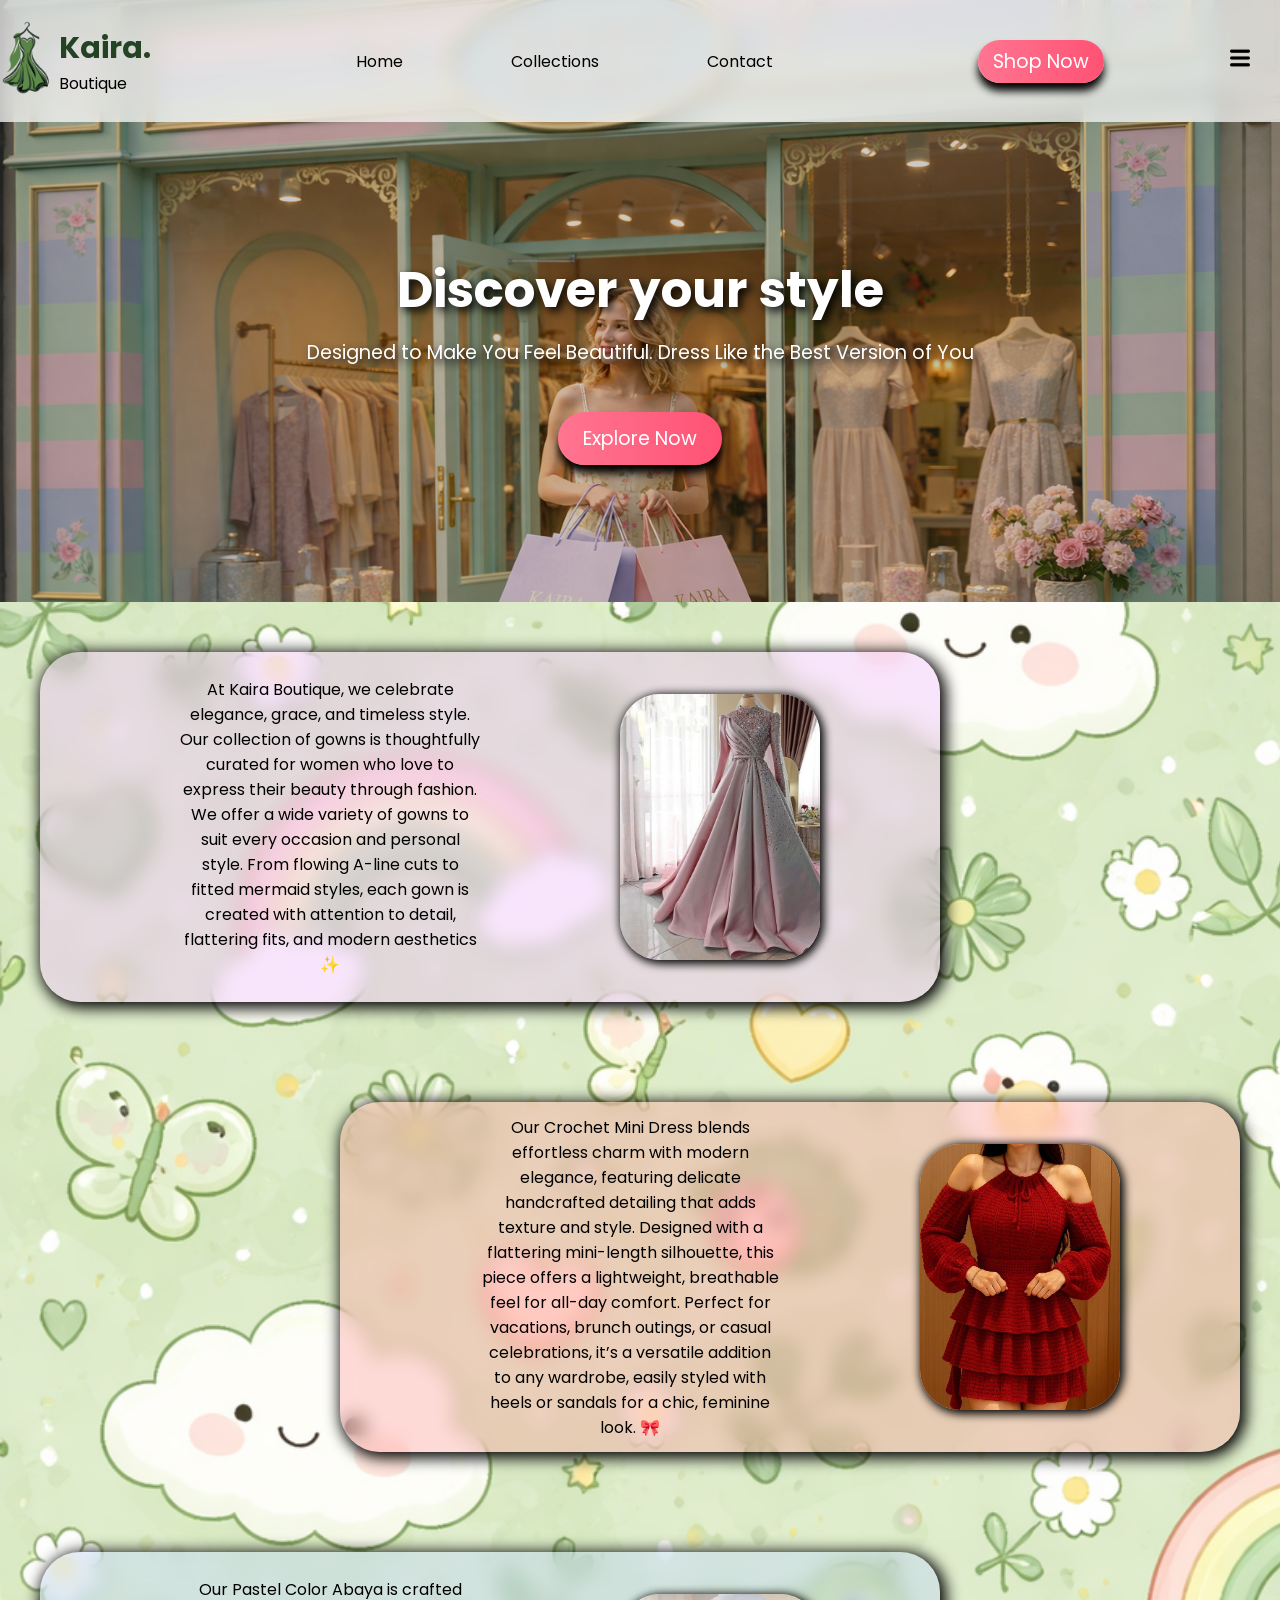
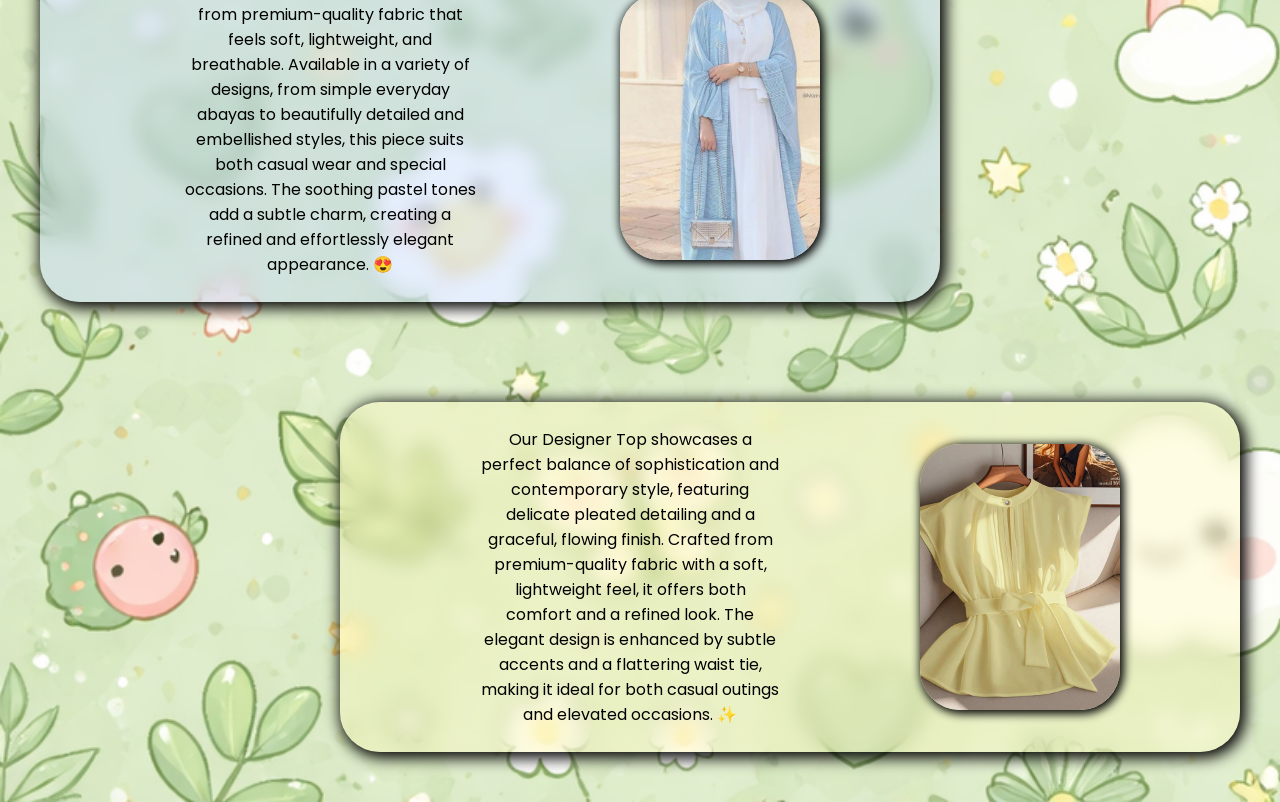
==== index.html @ 8dd1b2dc "First Commit" ====
<!DOCTYPE html>
<html lang="en">
<head>
    <meta charset="UTF-8">
    <meta name="viewport" content="width=device-width, initial-scale=1.0">
    <title>Boutique</title>
    <link rel="stylesheet" href="bouti.css">
    <link href="https://fonts.googleapis.com/css2?family=Poppins:wght@300;400;600;700&display=swap" rel="stylesheet">
</head>
<body>

    <!--Header-->
    <header>

        <div class="navbar">

            <!--Logo-->
            <div id="logoname">
               <div id="sym"><img src="symbol.png" width="50px"></div>
               <div id="log"><h1>Kaira.</h1>
               <p>Boutique</p></div>
            </div>

            <!--NavBar-->
            <nav id="nav">
                <a href="#Home">Home</a>
                <a href="shop.html" target="_main">Collections</a>
                <a href="contact.html" target="_main">Contact</a>
            </nav>

            <!--Button-->
            <div id="button">

                <button>Shop Now</button>

            </div>

            <input type="checkbox" id="menu_">

            <nav class="menu">
                <label for="menu_" class="hehe"><img src="3lines.png" width="20px">
                </label>
            </nav>

            <div id="sidebar">
                <a href="#Home">Home</a>
                <a href="shop.html" target="_main">Collections</a>
                <a href="contact.html" target="_main">Contact</a>
                <a href="#donate">Donate</a>
                <label for="menu_" class="close">Close</label>
            </div>

        </div>

    </header>

    <!--first page-->
    <section id="first">

        <div id="fpage">

            <div id="ham">

                <h1>Discover your style</h1>
                <p>Designed to Make You Feel Beautiful. Dress Like the Best Version of You</p>

            </div>

            <button id="Home" href="#Collections">Explore Now</button>

        </div>

    </section>

    <!--Home-->
    <section id="main">

        <!--Gowns-->
        <div class="hi">
            <!--box 1-->
            <div id="box1">
                <div class="descrip">
                    At Kaira Boutique, we celebrate elegance, grace, and timeless style. Our collection of gowns is thoughtfully curated for women who love to express their beauty through fashion. We offer a wide variety of gowns to suit every occasion and personal style. From flowing A-line cuts to fitted mermaid styles, each gown is created with attention to detail, flattering fits, and modern aesthetics ✨
                </div>
                <div id="gown"></div>
            </div>
        </div>

        <!--Crochet-->
        <div class="hello">
            <!--box 2-->
            <div id="box2">
                <div class="des">
                    Our Crochet Mini Dress blends effortless charm with modern elegance, featuring delicate handcrafted detailing that adds texture and style. Designed with a flattering mini-length silhouette, this piece offers a lightweight, breathable feel for all-day comfort. Perfect for vacations, brunch outings, or casual celebrations, it’s a versatile addition to any wardrobe, easily styled with heels or sandals for a chic, feminine look. 🎀
                </div>
                <div id="crochet"></div>
            </div>
        </div>

        <!--Abaya-->
        <div class="hi">
            <!--box 3-->
            <div id="box3">
                <div class="descrip">
                    Our Pastel Color Abaya is crafted from premium-quality fabric that feels soft, lightweight, and breathable. Available in a variety of designs, from simple everyday abayas to beautifully detailed and embellished styles, this piece suits both casual wear and special occasions. The soothing pastel tones add a subtle charm, creating a refined and effortlessly elegant appearance. 😍
                </div>
                <div id="abaya"></div>
            </div>
        </div>

        <!--top-->
        <div class="hello">
            <!--box 4-->
            <div id="box4">
                <div class="des">
                    Our Designer Top showcases a perfect balance of sophistication and contemporary style, featuring delicate pleated detailing and a graceful, flowing finish. Crafted from premium-quality fabric with a soft, lightweight feel, it offers both comfort and a refined look. The elegant design is enhanced by subtle accents and a flattering waist tie, making it ideal for both casual outings and elevated occasions. ✨
                </div>
                <div id="top"></div>
            </div>
        </div>

    </section>

</body>
</html>
---- bouti.css ----
/* Body */
*{
    margin: 0;
    padding: 0;
    font-family: 'Poppins', sans-serif;
    scroll-behavior: smooth;
}

body {
    background-image: url(back.png);
    background-size: cover;
}

/* Header */
header {
    background-color: rgba(255, 255, 255, 0.724);
    padding-top: 20px;
    padding-bottom: 20px;
    margin: 0px;
    position: fixed;
    width: 100%;
    backdrop-filter: blur(10px);
    z-index: 1000;
}

.navbar {
    display: flex;
    justify-content: space-between;
    align-items: center;
}

/* Logo */
#logoname {
    display: flex;
    width: 151px;
    flex-wrap: wrap;
    gap: 8px;
    justify-content: center;
    align-items: center;
}

#logoname h1 {
    font-size: 30px;
    font-weight: 700;
    color: #244224;
}

/* NavBar */
#nav {
    display: flex;
    justify-content: space-evenly;
    align-items: center;
    margin-left: 0px 80px;
    flex-grow: 0.6;
}

#nav a {
    text-decoration: none;
    color: black;
    font-size: 16px;
    transition: all 0.4s ease;
}

#nav a:hover {
    color: #577d58;
    font-weight: 400;
    transform: scale(1.2);
}

/* Button */
#button {
    display: flex;
    align-items: center;
    margin-right: 30px;
}

#button button {
    color: white;
    background: linear-gradient(to right, #ff7591, #ff5274);
    padding: 7px 15px;
    border-radius: 35px;
    font-size: larger;
    transition: all 0.3s ease;
    border: none;
    box-shadow: 0 8px 8px 0 black;
}

button:hover {
    background: linear-gradient(to right, #ffb8c6, #ff7591);
    transform: scale(1.1);
    color: black;
    border: 1.5px solid black;
}

#menu_ {
    display: none;
}

.hehe img{
    margin-right: 30px;
    transition: all 0.3s ease;
}

.hehe img:hover {
    transform: scale(1.4);
}

.hehe img:active {
    transform: scale(1.1);
}

#sidebar {
    background-color: #D0D0C9;
    height: 602px;
    width: 300px;
    display: flex;
    justify-content: center;
    align-items: center;
    flex-direction: column;
    position: fixed;
    top: 0;
    z-index: 9999;
    transition: all 0.4s;
    right: -400px;
    overflow: hidden;
}

#sidebar a {
    text-decoration: none;
    font-size: large;
    color: black;
    transition: all 0.3s ease-in;
    background-color: white;
    overflow: hidden;
    width: 270px;
    padding: 20px;
    margin-bottom: 20px;
    text-align: center;
}

#sidebar a:hover {
    transform: scale(1.2);
    color: #ff3295;
    box-shadow: 2px 2px 4px 2px #000000;
}

#sidebar a:active {
    transform: scale(1);
    color: #ff3295;
    box-shadow: 2px 2px 4px 2px #000000;
}

#sidebar p:hover {
    transform: scale(1.2);
    color: #ff3295;
}

#menu_:checked ~ #sidebar {
    right: 0;
}

.close {
    border: 1px solid black;
    background-color: #6b9973;
    color: white;
    padding: 8px 15px;
    font-size: larger;
    border-radius: 20px;
    transition: all 0.4s ease;
    margin-top: 10px;
}

.close:hover {
    transform: scale(1.2);
    background-color: #3a513d;
    color: white;
}

/* home page */
#first {
    width: 100%;
    height: 602px;
    display: flex;
    justify-content: center;
    align-items: center;
    text-align: center;
    background-image: url(bout.png);
    background-size: cover;
}

#fpage {
    display: flex;
    justify-content: center;
    align-items: center;
    flex-direction: column;
    animation-name: animate;
    animation-delay: 1s;
    animation-iteration-count: 1;
    animation-duration: 3s;
    margin-top: 100px;
}

@keyframes animate {
    from {
        transform: translateY(100px);
        opacity: 0;}

    to {
        transform: translateY(0px);
        opacity: 1;}
}

#ham h1 {
    color:white;
    text-shadow: 4px 4px 10px #000000;
    font-size: 50px;
    padding-top: 15px;
}

#ham p {
    color: white;
    text-shadow: 4px 4px 10px black;
    padding-top: 10px;
    font-size: larger;
}

#fpage button {
    color: rgb(255, 255, 255);
    background: linear-gradient(to right, #ff7591, #ff5274);
    padding: 12px 25px 12px 25px;
    border-radius: 35px;
    font-size: larger;
    transition: all 0.3s ease;
    margin-top: 45px;
    border: none;
    box-shadow: 0 8px 8px 0 black;
}

#fpage button:hover {
    background: linear-gradient(to right, #ffb8c6, #ff7591);
    color: rgb(0, 0, 0);
    transform: scale(1.1);
}

#first {
    width: 100%;
    align-items: center;
}

/*-----Home-----*/
#main {
    width: 100%;
    height: 1800px;
    display: flex;
    justify-content: center;
    flex-direction: column;
}

.hi {
    width: 500px;
    width: 100%;
    height: 800px;
    display: flex;
    align-items: center;
    flex-direction: row;
    justify-content: space-between;
    padding: 10px 0px;
    transition: all 0.4s ease;
}

.hello{
    width: 500px;
    width: 100%;
    height: 800px;
    display: flex;
    align-items: center;
    flex-direction:row-reverse;
    justify-content: space-between;
    padding: 10px 0px;
}

/*-----Gowns: box 1-----*/
#box1 {
    width: 100%;
    background-color: rgba(240, 190, 255, 0.39);
    max-width: 900px;
    height: 350px;
    margin-left: 40px;
    margin-right: 120px;
    display: flex;
    align-items: center;
    justify-content: space-evenly;
    border-radius: 40px;
    box-shadow: 3px 3px 15px 3px black;
    transition: all 0.4s ease;
    backdrop-filter: blur(10px);

}

#box1:hover {
    transform: scale(1.05);
}

#gown {
    width: 200px;
    height: 266.7px;
    background-image: url(gown1.png);
    background-size: cover;
    display: flex;
    justify-content: space-evenly;
    align-items: center;
    border-radius: 40px;
    box-shadow: 2px 2px 10px 2px #000000;
    transition: all 0.4s ease;
}

#gown:hover {
    transform: scale(1.1);
}

/*-----Crochet: box 2-----*/
#box2 {
    width: 100%;
    background-color: rgba(255, 151, 151, 0.349);
    max-width: 900px;
    height: 350px;
    margin-left: 120px;
    margin-right: 40px;
    display: flex;
    align-items: center;
    justify-content: space-evenly;
    border-radius: 40px;
    box-shadow: 3px 3px 15px 3px black;
    transition: all 0.4s ease;
    backdrop-filter: blur(10px);
}

#box2:hover {
    transform: scale(1.05);
}

#crochet {
    width: 200px;
    height: 266.7px;
    background-image: url(crochet.jpg);
    background-size: cover;
    display: flex;
    justify-content: space-evenly;
    align-items: center;
    border-radius: 40px;
    box-shadow: 2px 2px 10px 2px #000000;
    transition: all 0.4s ease;
}

#crochet:hover {
    transform: scale(1.1);
}

/*-----Abaya: box 3-----*/
#box3 {
    width: 100%;
    background-color: rgba(190, 214, 255, 0.39);
    max-width: 900px;
    height: 350px;
    margin-left: 40px;
    margin-right: 120px;
    display: flex;
    align-items: center;
    justify-content: space-evenly;
    transition: all 0.4s ease;
    border-radius: 40px;
    box-shadow: 3px 3px 15px 3px black;
    backdrop-filter: blur(10px);
}

#box3:hover {
    transform: scale(1.05);
}

#abaya {
    width: 200px;
    height: 266.7px;
    background-image: url(abaya.jpg);
    background-size: cover;
    display: flex;
    justify-content: space-evenly;
    align-items: center;
    border-radius: 40px;
    box-shadow: 2px 2px 10px 2px #000000;
    transition: all 0.4s ease;
}

#abaya:hover {
    transform: scale(1.1);
}

/*-----Tops: box 4-----*/
#box4 {
    width: 100%;
    background-color: rgba(255, 250, 190, 0.386);
    max-width: 900px;
    height: 350px;
    margin-left: 120px;
    margin-right: 40px;
    display: flex;
    align-items: center;
    justify-content: space-evenly;
    border-radius: 40px;
    box-shadow: 3px 3px 15px 3px black;
    transition: all 0.4s ease;
    backdrop-filter: blur(10px);
}

#box4:hover {
    transform: scale(1.05);
}

#top {
    width: 200px;
    height: 266.7px;
    background-image: url(tops.jpg);
    background-size: cover;
    display: flex;
    justify-content: space-evenly;
    align-items: center;
    border-radius: 40px;
    box-shadow: 2px 2px 10px 2px #000000;
    transition: all 0.4s ease;
}

#top:hover {
    transform: scale(1.1);
}

/*--Description of box 1 and 3--*/
.descrip{
    max-width: 300px;
    height: 266.7px;
    padding: 0px 20px;
    display: flex;
    text-align: center;
    align-items: center;
}

/*--Description of box 2 and 4--*/
.des {
    max-width: 300px;
    height: 266.7px;
    padding: 0px 20px;
    display: flex;
    text-align: center;
    align-items: center;
}
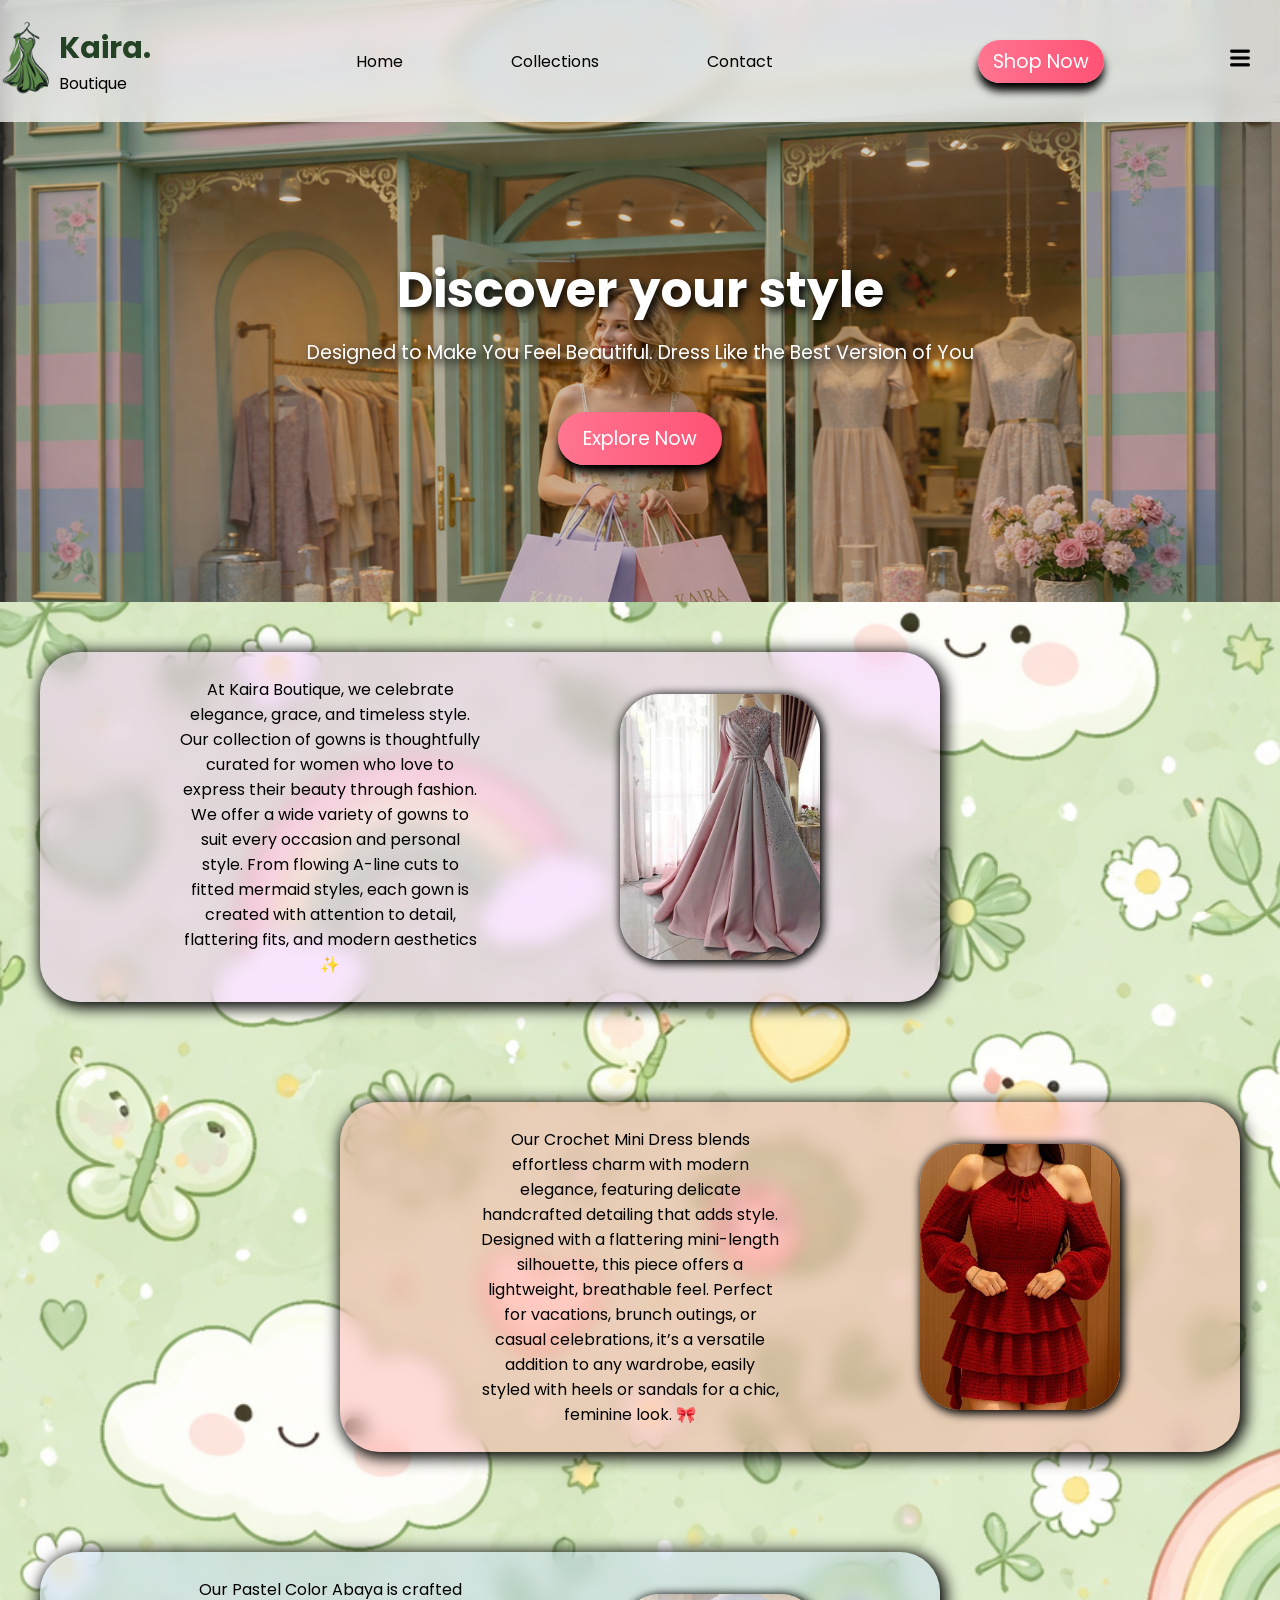
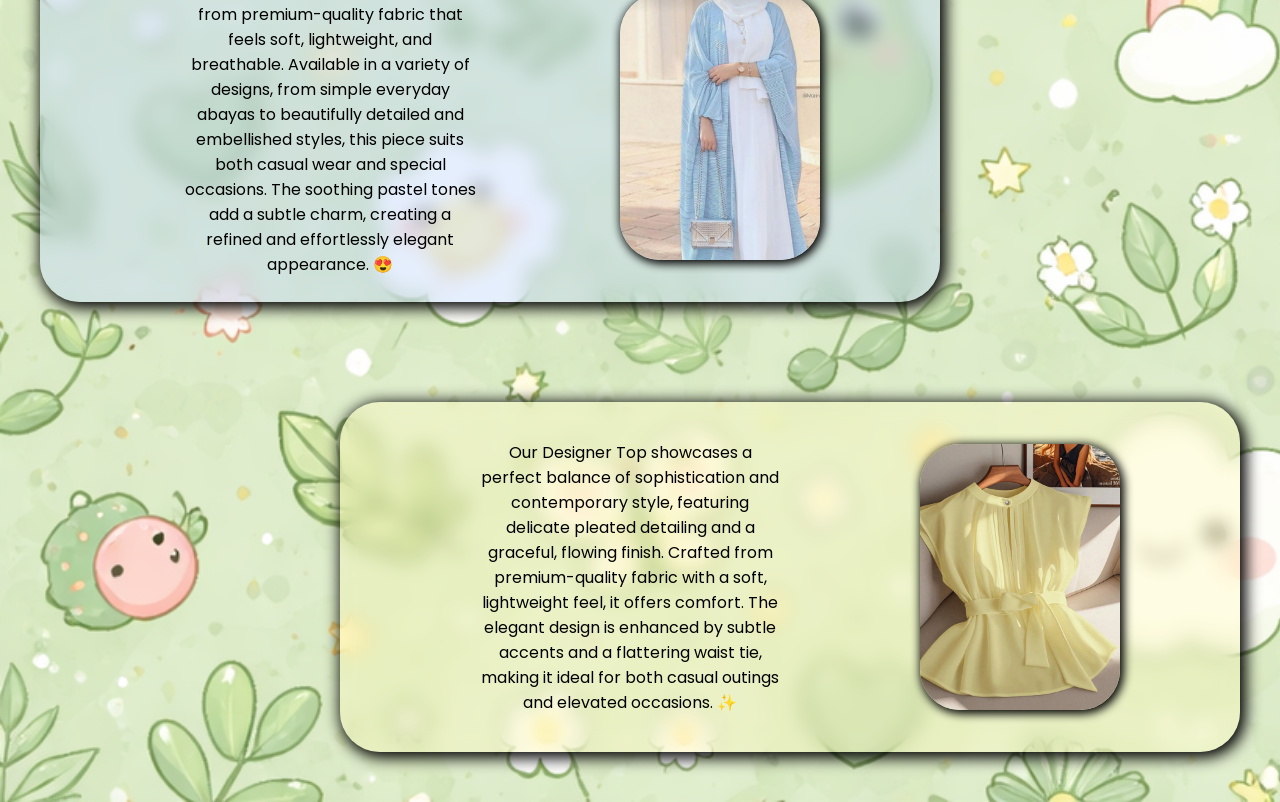
==== commit 77fc9290: "change in bouti.css for mobile users" ====
--- a/index.html
+++ b/index.html
@@ -6,6 +6,7 @@
     <title>Boutique</title>
     <link rel="stylesheet" href="bouti.css">
     <link href="https://fonts.googleapis.com/css2?family=Poppins:wght@300;400;600;700&display=swap" rel="stylesheet">
+    <link rel="icon" type="image/png" href="favicon.png">
 </head>
 <body>
 
@@ -91,7 +92,7 @@
             <!--box 2-->
             <div id="box2">
                 <div class="des">
-                    Our Crochet Mini Dress blends effortless charm with modern elegance, featuring delicate handcrafted detailing that adds texture and style. Designed with a flattering mini-length silhouette, this piece offers a lightweight, breathable feel for all-day comfort. Perfect for vacations, brunch outings, or casual celebrations, it’s a versatile addition to any wardrobe, easily styled with heels or sandals for a chic, feminine look. 🎀
+                    Our Crochet Mini Dress blends effortless charm with modern elegance, featuring delicate handcrafted detailing that adds style. Designed with a flattering mini-length silhouette, this piece offers a lightweight, breathable feel. Perfect for vacations, brunch outings, or casual celebrations, it’s a versatile addition to any wardrobe, easily styled with heels or sandals for a chic, feminine look. 🎀
                 </div>
                 <div id="crochet"></div>
             </div>
@@ -113,7 +114,7 @@
             <!--box 4-->
             <div id="box4">
                 <div class="des">
-                    Our Designer Top showcases a perfect balance of sophistication and contemporary style, featuring delicate pleated detailing and a graceful, flowing finish. Crafted from premium-quality fabric with a soft, lightweight feel, it offers both comfort and a refined look. The elegant design is enhanced by subtle accents and a flattering waist tie, making it ideal for both casual outings and elevated occasions. ✨
+                    Our Designer Top showcases a perfect balance of sophistication and contemporary style, featuring delicate pleated detailing and a graceful, flowing finish. Crafted from premium-quality fabric with a soft, lightweight feel, it offers comfort. The elegant design is enhanced by subtle accents and a flattering waist tie, making it ideal for both casual outings and elevated occasions. ✨
                 </div>
                 <div id="top"></div>
             </div>
--- a/bouti.css
+++ b/bouti.css
@@ -256,55 +256,74 @@
     flex-direction: column;
 }
 
-.hi {
+/*-----Types of clothes sections-----*/
+.hi, .hello {
     width: 500px;
     width: 100%;
     height: 800px;
     display: flex;
     align-items: center;
-    flex-direction: row;
     justify-content: space-between;
     padding: 10px 0px;
+}
+
+.hi {
+    flex-direction: row;
     transition: all 0.4s ease;
 }
 
 .hello{
-    width: 500px;
-    width: 100%;
-    height: 800px;
-    display: flex;
-    align-items: center;
     flex-direction:row-reverse;
-    justify-content: space-between;
-    padding: 10px 0px;
-}
-
-/*-----Gowns: box 1-----*/
-#box1 {
-    width: 100%;
-    background-color: rgba(240, 190, 255, 0.39);
+}
+
+/*-----Boxes of description including photos-----*/
+#box1, #box2, #box3, #box4 {
+    width: 100%;
     max-width: 900px;
     height: 350px;
+    display: flex;
+    align-items: center;
+    justify-content: space-evenly;
+    border-radius: 40px;
+    transition: all 0.4s ease;
+    box-shadow: 3px 3px 15px 3px black;
+    backdrop-filter: blur(10px);
+}
+
+#box1, #box3 {
     margin-left: 40px;
     margin-right: 120px;
-    display: flex;
-    align-items: center;
-    justify-content: space-evenly;
-    border-radius: 40px;
-    box-shadow: 3px 3px 15px 3px black;
-    transition: all 0.4s ease;
-    backdrop-filter: blur(10px);
-
-}
-
-#box1:hover {
+}
+
+#box2, #box4 {
+    margin-left: 120px;
+    margin-right: 40px;
+}
+
+#box1 {
+    background-color: rgba(240, 190, 255, 0.39);
+}
+
+#box2 {
+    background-color: rgba(255, 151, 151, 0.349);
+}
+
+#box3 {
+    background-color: rgba(190, 214, 255, 0.39);
+}
+
+#box4 {
+    background-color: rgba(255, 250, 190, 0.386);
+}
+
+#box1:hover, #box2:hover, #box3:hover, #box4:hover {
     transform: scale(1.05);
 }
 
-#gown {
+/*-----Images of description section-----*/
+#gown, #crochet, #abaya, #top {
     width: 200px;
     height: 266.7px;
-    background-image: url(gown1.png);
     background-size: cover;
     display: flex;
     justify-content: space-evenly;
@@ -314,126 +333,28 @@
     transition: all 0.4s ease;
 }
 
-#gown:hover {
+#gown {
+    background-image: url(gown1.png);
+}
+
+#crochet {
+    background-image: url(crochet.jpg);
+}
+
+#abaya {
+    background-image: url(abaya.jpg);
+}
+
+#top {
+    background-image: url(tops.jpg);
+}
+
+#gown:hover, #crochet:hover, #abaya:hover, #top:hover {
     transform: scale(1.1);
 }
 
-/*-----Crochet: box 2-----*/
-#box2 {
-    width: 100%;
-    background-color: rgba(255, 151, 151, 0.349);
-    max-width: 900px;
-    height: 350px;
-    margin-left: 120px;
-    margin-right: 40px;
-    display: flex;
-    align-items: center;
-    justify-content: space-evenly;
-    border-radius: 40px;
-    box-shadow: 3px 3px 15px 3px black;
-    transition: all 0.4s ease;
-    backdrop-filter: blur(10px);
-}
-
-#box2:hover {
-    transform: scale(1.05);
-}
-
-#crochet {
-    width: 200px;
-    height: 266.7px;
-    background-image: url(crochet.jpg);
-    background-size: cover;
-    display: flex;
-    justify-content: space-evenly;
-    align-items: center;
-    border-radius: 40px;
-    box-shadow: 2px 2px 10px 2px #000000;
-    transition: all 0.4s ease;
-}
-
-#crochet:hover {
-    transform: scale(1.1);
-}
-
-/*-----Abaya: box 3-----*/
-#box3 {
-    width: 100%;
-    background-color: rgba(190, 214, 255, 0.39);
-    max-width: 900px;
-    height: 350px;
-    margin-left: 40px;
-    margin-right: 120px;
-    display: flex;
-    align-items: center;
-    justify-content: space-evenly;
-    transition: all 0.4s ease;
-    border-radius: 40px;
-    box-shadow: 3px 3px 15px 3px black;
-    backdrop-filter: blur(10px);
-}
-
-#box3:hover {
-    transform: scale(1.05);
-}
-
-#abaya {
-    width: 200px;
-    height: 266.7px;
-    background-image: url(abaya.jpg);
-    background-size: cover;
-    display: flex;
-    justify-content: space-evenly;
-    align-items: center;
-    border-radius: 40px;
-    box-shadow: 2px 2px 10px 2px #000000;
-    transition: all 0.4s ease;
-}
-
-#abaya:hover {
-    transform: scale(1.1);
-}
-
-/*-----Tops: box 4-----*/
-#box4 {
-    width: 100%;
-    background-color: rgba(255, 250, 190, 0.386);
-    max-width: 900px;
-    height: 350px;
-    margin-left: 120px;
-    margin-right: 40px;
-    display: flex;
-    align-items: center;
-    justify-content: space-evenly;
-    border-radius: 40px;
-    box-shadow: 3px 3px 15px 3px black;
-    transition: all 0.4s ease;
-    backdrop-filter: blur(10px);
-}
-
-#box4:hover {
-    transform: scale(1.05);
-}
-
-#top {
-    width: 200px;
-    height: 266.7px;
-    background-image: url(tops.jpg);
-    background-size: cover;
-    display: flex;
-    justify-content: space-evenly;
-    align-items: center;
-    border-radius: 40px;
-    box-shadow: 2px 2px 10px 2px #000000;
-    transition: all 0.4s ease;
-}
-
-#top:hover {
-    transform: scale(1.1);
-}
-
-/*--Description of box 1 and 3--*/
-.descrip{
+/*-----description-----*/
+.descrip, .des {
     max-width: 300px;
     height: 266.7px;
     padding: 0px 20px;
@@ -442,13 +363,61 @@
     align-items: center;
 }
 
-/*--Description of box 2 and 4--*/
-.des {
-    max-width: 300px;
-    height: 266.7px;
-    padding: 0px 20px;
-    display: flex;
-    text-align: center;
-    align-items: center;
-}
-
+/*-----Changes for mobile users-----*/
+@media screen and (max-width:600px){
+    #nav{
+        display: none;
+    }
+    #button{
+        display: none;
+    }
+    .navbar{
+        justify-content: center;
+    }
+    .menu{
+        position: absolute;
+        right: 8px;
+    }
+    .hi, .hello {
+        height: 320px;
+    }
+    #box1, #box2, #box3, #box4 {
+        height: 300px;
+    }
+    .descrip, .des {
+        height: 198px;
+        font-size: 12.7px;
+        width: 200px;
+        padding: 0 5px;
+    }
+    #gown, #crochet, #abaya, #top {
+        height: 165px;
+        width: 113.75px;
+    }
+    #box1, #box3 {
+    margin-left: 10px;
+    margin-right: 40px;
+    }
+    #box2, #box4 {
+    margin-left: 40px;
+    margin-right: 10px;
+    }
+    #main {
+        height: 1340px;
+    }
+    #ham h1 {
+        font-size: 30px;
+        font-weight: 700;
+    }
+    #ham p{
+        font-size: medium;
+        padding: 10px 10px;
+    } 
+    #fpage button {
+        margin-top: 30px;
+        font-size: large;
+    }
+    .hehe img {
+        margin-right: 10px;
+    }
+}
